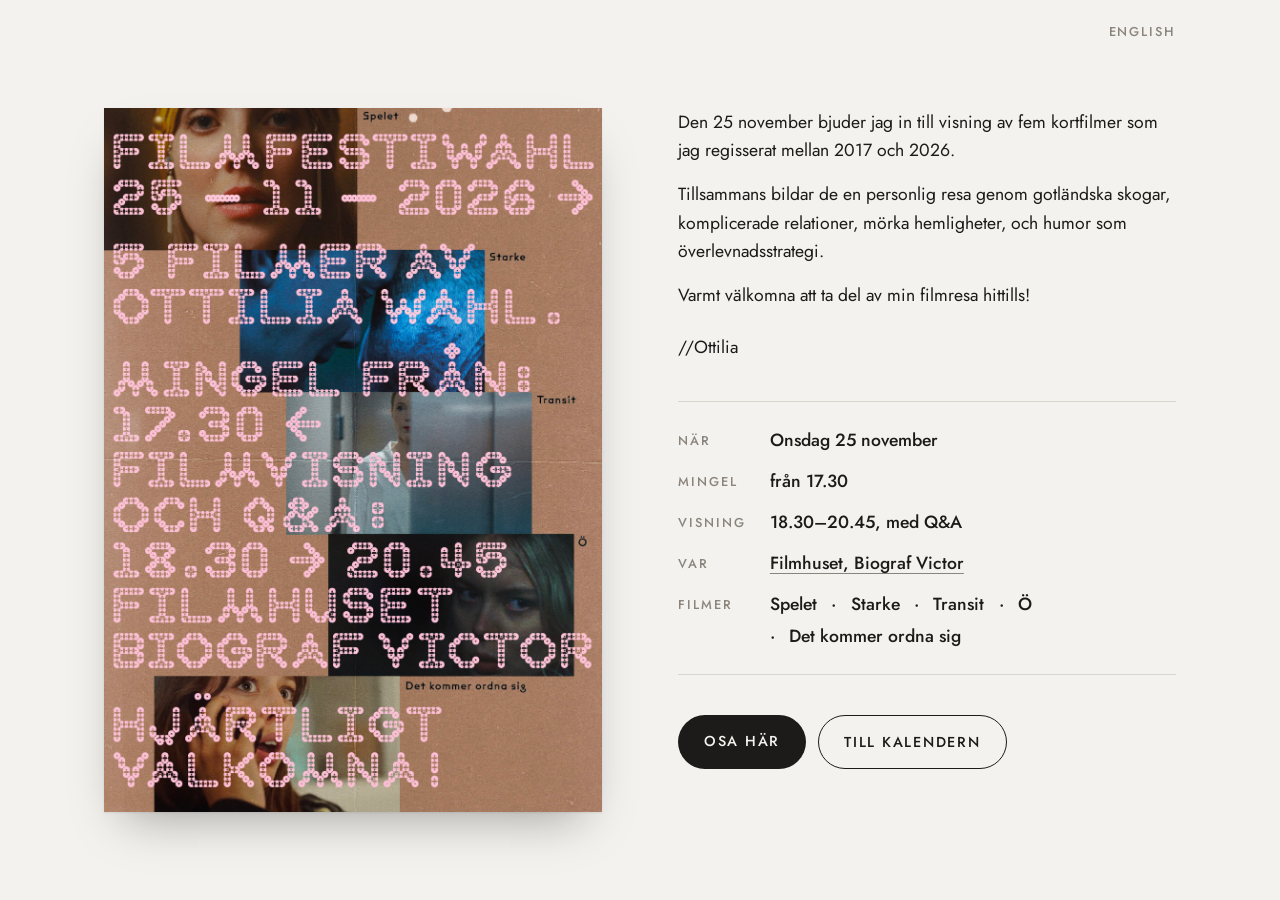
==== index.html @ aa5abe6d "Festiwahl invite" ====
<!doctype html>
<html lang="sv">
<head>
  <meta charset="utf-8">
  <meta name="viewport" content="width=device-width, initial-scale=1">
  <title>Festiwahl — 25 november</title>
  <meta name="description" content="Fem kortfilmer av Ottilia Wahl. 25 november, Filmhuset, Biograf Victor.">
  <meta property="og:title" content="Festiwahl">
  <meta property="og:description" content="Fem kortfilmer av Ottilia Wahl · 25 november · Filmhuset, Biograf Victor">
  <meta property="og:image" content="https://festiwahl.se/poster.jpg">
  <meta property="og:url" content="https://festiwahl.se/">
  <meta property="og:locale" content="sv_SE">
  <meta name="twitter:card" content="summary_large_image">
  <link rel="preconnect" href="https://fonts.googleapis.com">
  <link rel="preconnect" href="https://fonts.gstatic.com" crossorigin>
  <link href="https://fonts.googleapis.com/css2?family=Jost:wght@400;500&display=swap" rel="stylesheet">
  <link rel="stylesheet" href="style.css">
  <link rel="alternate" hreflang="en" href="en/">
</head>
<body>
  <nav class="lang"><a href="en/" lang="en" hreflang="en">English</a></nav>
  <main class="layout">
    <figure class="poster">
      <img src="poster.jpg" alt="Affisch för Filmfestiwahl: fem filmer av Ottilia Wahl, 25 november 2026, Filmhuset, Biograf Victor" width="1044" height="1477">
    </figure>

    <section class="details">
      <div class="intro">
        <p>Den 25 november bjuder jag in till visning av fem kortfilmer som jag regisserat mellan 2017 och 2026.</p>
        <p>Tillsammans bildar de en personlig resa genom gotländska skogar, komplicerade relationer, mörka hemligheter, och humor som överlevnadsstrategi.</p>
        <p>Varmt välkomna att ta del av min filmresa hittills!</p>
        <p class="signature">//Ottilia</p>
      </div>

      <dl>
        <dt>När</dt>
        <dd>Onsdag 25 november</dd>
        <dt>Mingel</dt>
        <dd>från 17.30</dd>
        <dt>Visning</dt>
        <dd>18.30–20.45, med Q&amp;A</dd>
        <dt>Var</dt>
        <dd><a href="https://maps.google.com/?q=Filmhuset,+Borgv%C3%A4gen+1,+Stockholm" target="_blank" rel="noopener">Filmhuset, Biograf Victor</a></dd>
        <dt>Filmer</dt>
        <dd>
          <ul class="films">
            <li>Spelet</li>
            <li>Starke</li>
            <li>Transit</li>
            <li>Ö</li>
            <li>Det kommer ordna sig</li>
          </ul>
        </dd>
      </dl>

      <div class="actions">
        <a class="button primary" href="https://docs.google.com/forms/d/e/1FAIpQLSc1SXs-E_TPX2PHxgzdvLonjLTvFlhRlL3LEHh5aFHAX7-JTw/viewform" target="_blank" rel="noopener">OSA här</a>
        <a class="button secondary" href="festiwahl.ics" download>Till kalendern</a>
      </div>
    </section>
  </main>
</body>
</html>
---- style.css ----
:root {
  --paper: #f4f2ee;
  --muted: #8a847c;
  --rule: #d9d4cc;
  --ink: #1d1b19;
}

* { box-sizing: border-box; margin: 0; }

body {
  background: var(--paper);
  color: var(--ink);
  font-family: "Jost", "Futura", sans-serif;
  font-size: 1.1rem;
  line-height: 1.6;
  -webkit-font-smoothing: antialiased;
  min-height: 100vh;
}

.layout {
  display: grid;
  grid-template-columns: minmax(0, 1fr) minmax(0, 1fr);
  align-items: start;
  gap: clamp(2rem, 6vw, 5rem);
  max-width: 1200px;
  margin: 0 auto;
  padding: clamp(1.5rem, 5vw, 4rem);
}

.poster {
  position: sticky;
  top: clamp(1.5rem, 5vw, 4rem);
  animation: rise 1.2s ease-out both;
}

.poster img {
  display: block;
  width: 100%;
  height: auto;
  aspect-ratio: 1044 / 1477;
  box-shadow: 0 1px 2px rgba(0, 0, 0, .08), 0 24px 48px -20px rgba(0, 0, 0, .35);
}

@keyframes rise { from { opacity: 0; transform: translateY(16px); } }

.details { animation: rise 1.2s .3s ease-out both; }

.intro p + p { margin-top: 1rem; }

.intro .signature { margin-top: 1.5rem; }

dl {
  display: grid;
  grid-template-columns: auto 1fr;
  gap: .8rem 1.5rem;
  margin: 2.5rem 0;
  padding: 1.5rem 0;
  border-top: 1px solid var(--rule);
  border-bottom: 1px solid var(--rule);
}

dt {
  font-size: .8rem;
  font-weight: 500;
  letter-spacing: .15em;
  text-transform: uppercase;
  color: var(--muted);
  padding-top: .3rem;
}

dd { font-weight: 500; }

dd a { color: inherit; text-decoration-color: var(--muted); text-underline-offset: 4px; }

.films { list-style: none; padding: 0; display: flex; flex-wrap: wrap; gap: .25rem .9rem; }

.films li + li::before { content: "·"; margin-right: .9rem; }

.actions { display: flex; flex-wrap: wrap; gap: .75rem; }

.button {
  font-size: .9rem;
  font-weight: 500;
  letter-spacing: .12em;
  text-transform: uppercase;
  text-decoration: none;
  padding: .9rem 1.6rem;
  border-radius: 999px;
  transition: transform .15s ease, background .15s ease, color .15s ease;
}

.button:hover { transform: translateY(-2px); }

.button.primary { background: var(--ink); color: var(--paper); }
.button.primary:hover { background: #3a3632; }

.button.secondary { border: 1px solid var(--ink); color: var(--ink); }
.button.secondary:hover { background: var(--ink); color: var(--paper); }

.lang {
  max-width: 1200px;
  margin: 0 auto;
  padding: 1rem clamp(1.5rem, 5vw, 4rem) 0;
  text-align: right;
}

.lang a {
  font-size: .8rem;
  font-weight: 500;
  letter-spacing: .15em;
  text-transform: uppercase;
  color: var(--muted);
  text-decoration: none;
}

.lang a:hover { color: var(--ink); }

@media (max-width: 800px) {
  .layout { grid-template-columns: 1fr; }
  .poster { position: static; width: min(100%, 520px); justify-self: center; }
}

@media (prefers-reduced-motion: reduce) {
  .poster, .details { animation: none; }
}
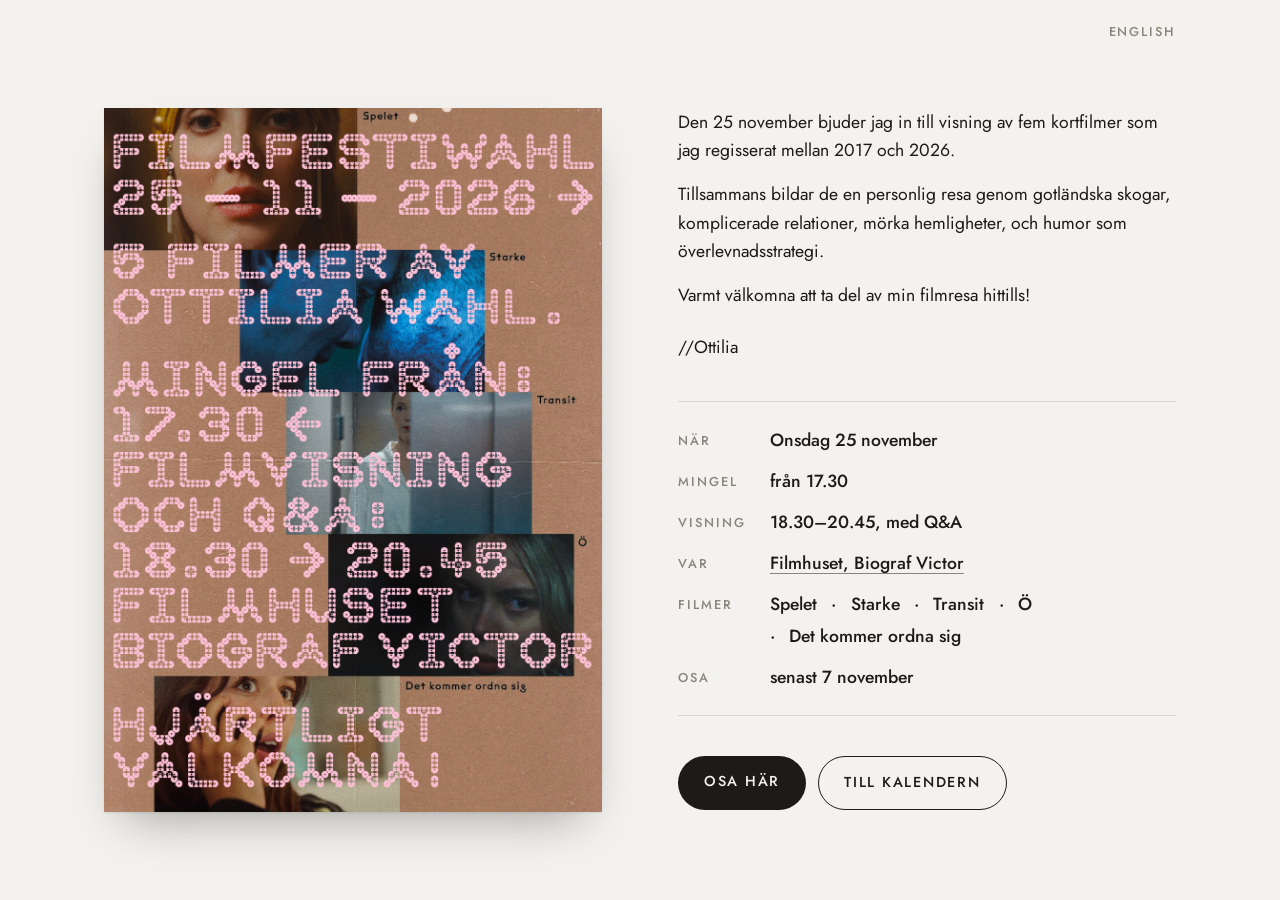
==== commit 54ece24a: "Add RSVP deadline" ====
--- a/index.html
+++ b/index.html
@@ -51,6 +51,8 @@
             <li>Det kommer ordna sig</li>
           </ul>
         </dd>
+        <dt>OSA</dt>
+        <dd>senast 7 november</dd>
       </dl>
 
       <div class="actions">
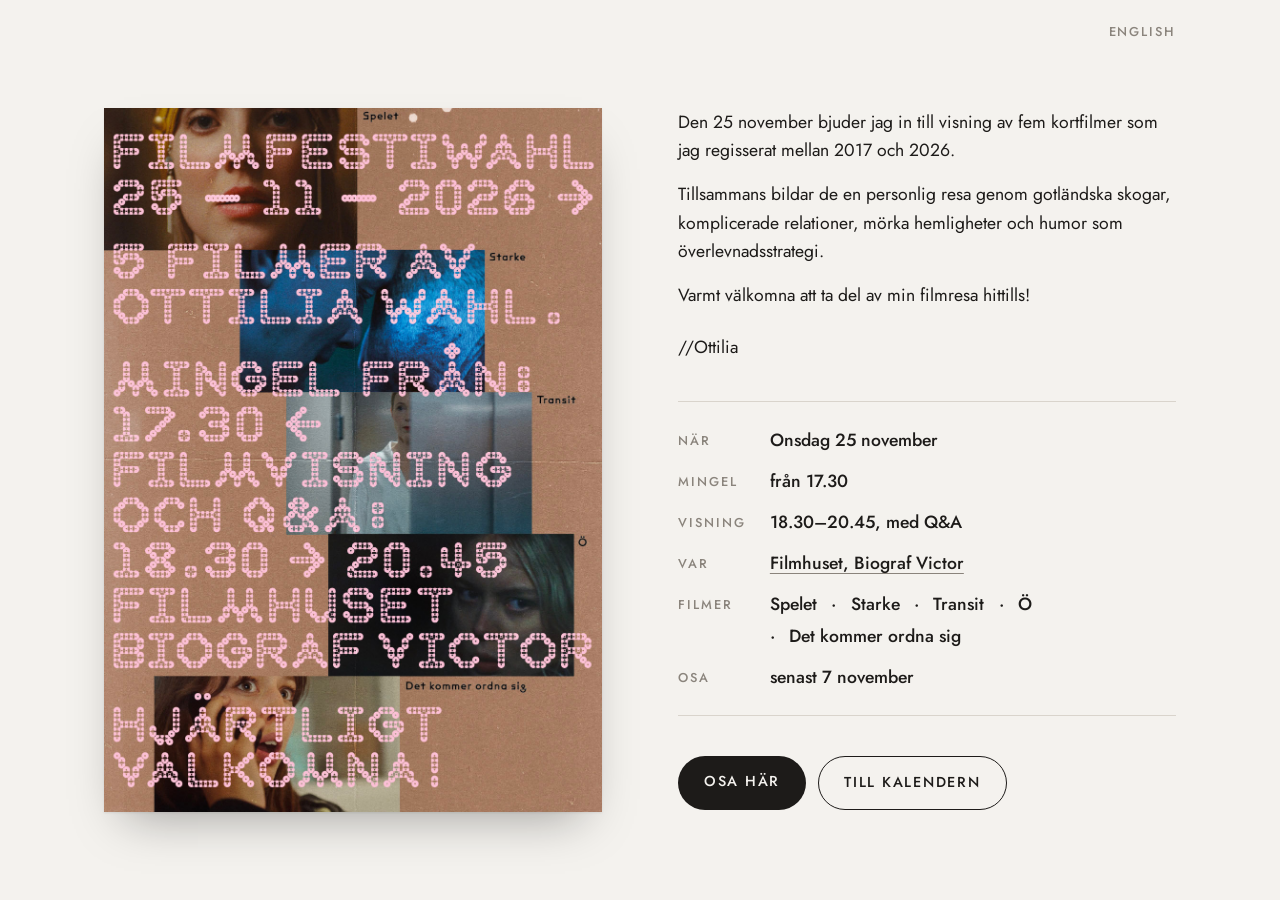
==== commit cbe55a8e: "Remove comma before och" ====
--- a/index.html
+++ b/index.html
@@ -11,6 +11,9 @@
   <meta property="og:url" content="https://festiwahl.se/">
   <meta property="og:locale" content="sv_SE">
   <meta name="twitter:card" content="summary_large_image">
+  <link rel="icon" href="favicon.ico" sizes="any">
+  <link rel="icon" href="favicon.svg" type="image/svg+xml">
+  <link rel="apple-touch-icon" href="apple-touch-icon.png">
   <link rel="preconnect" href="https://fonts.googleapis.com">
   <link rel="preconnect" href="https://fonts.gstatic.com" crossorigin>
   <link href="https://fonts.googleapis.com/css2?family=Jost:wght@400;500&display=swap" rel="stylesheet">
@@ -27,7 +30,7 @@
     <section class="details">
       <div class="intro">
         <p>Den 25 november bjuder jag in till visning av fem kortfilmer som jag regisserat mellan 2017 och 2026.</p>
-        <p>Tillsammans bildar de en personlig resa genom gotländska skogar, komplicerade relationer, mörka hemligheter, och humor som överlevnadsstrategi.</p>
+        <p>Tillsammans bildar de en personlig resa genom gotländska skogar, komplicerade relationer, mörka hemligheter och humor som överlevnadsstrategi.</p>
         <p>Varmt välkomna att ta del av min filmresa hittills!</p>
         <p class="signature">//Ottilia</p>
       </div>
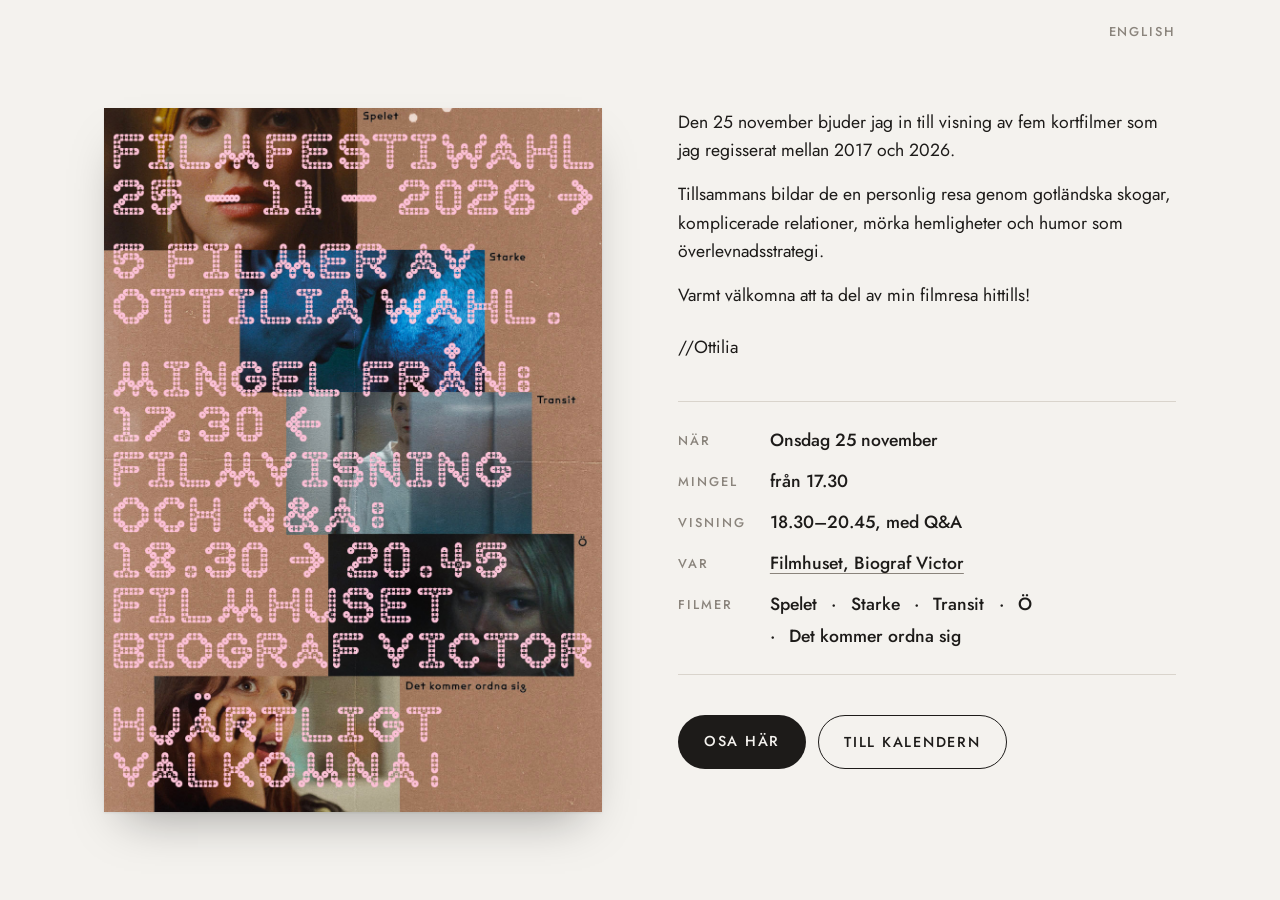
==== commit 52fa5f42: "Remove RSVP deadline" ====
--- a/index.html
+++ b/index.html
@@ -54,8 +54,6 @@
             <li>Det kommer ordna sig</li>
           </ul>
         </dd>
-        <dt>OSA</dt>
-        <dd>senast 7 november</dd>
       </dl>
 
       <div class="actions">
